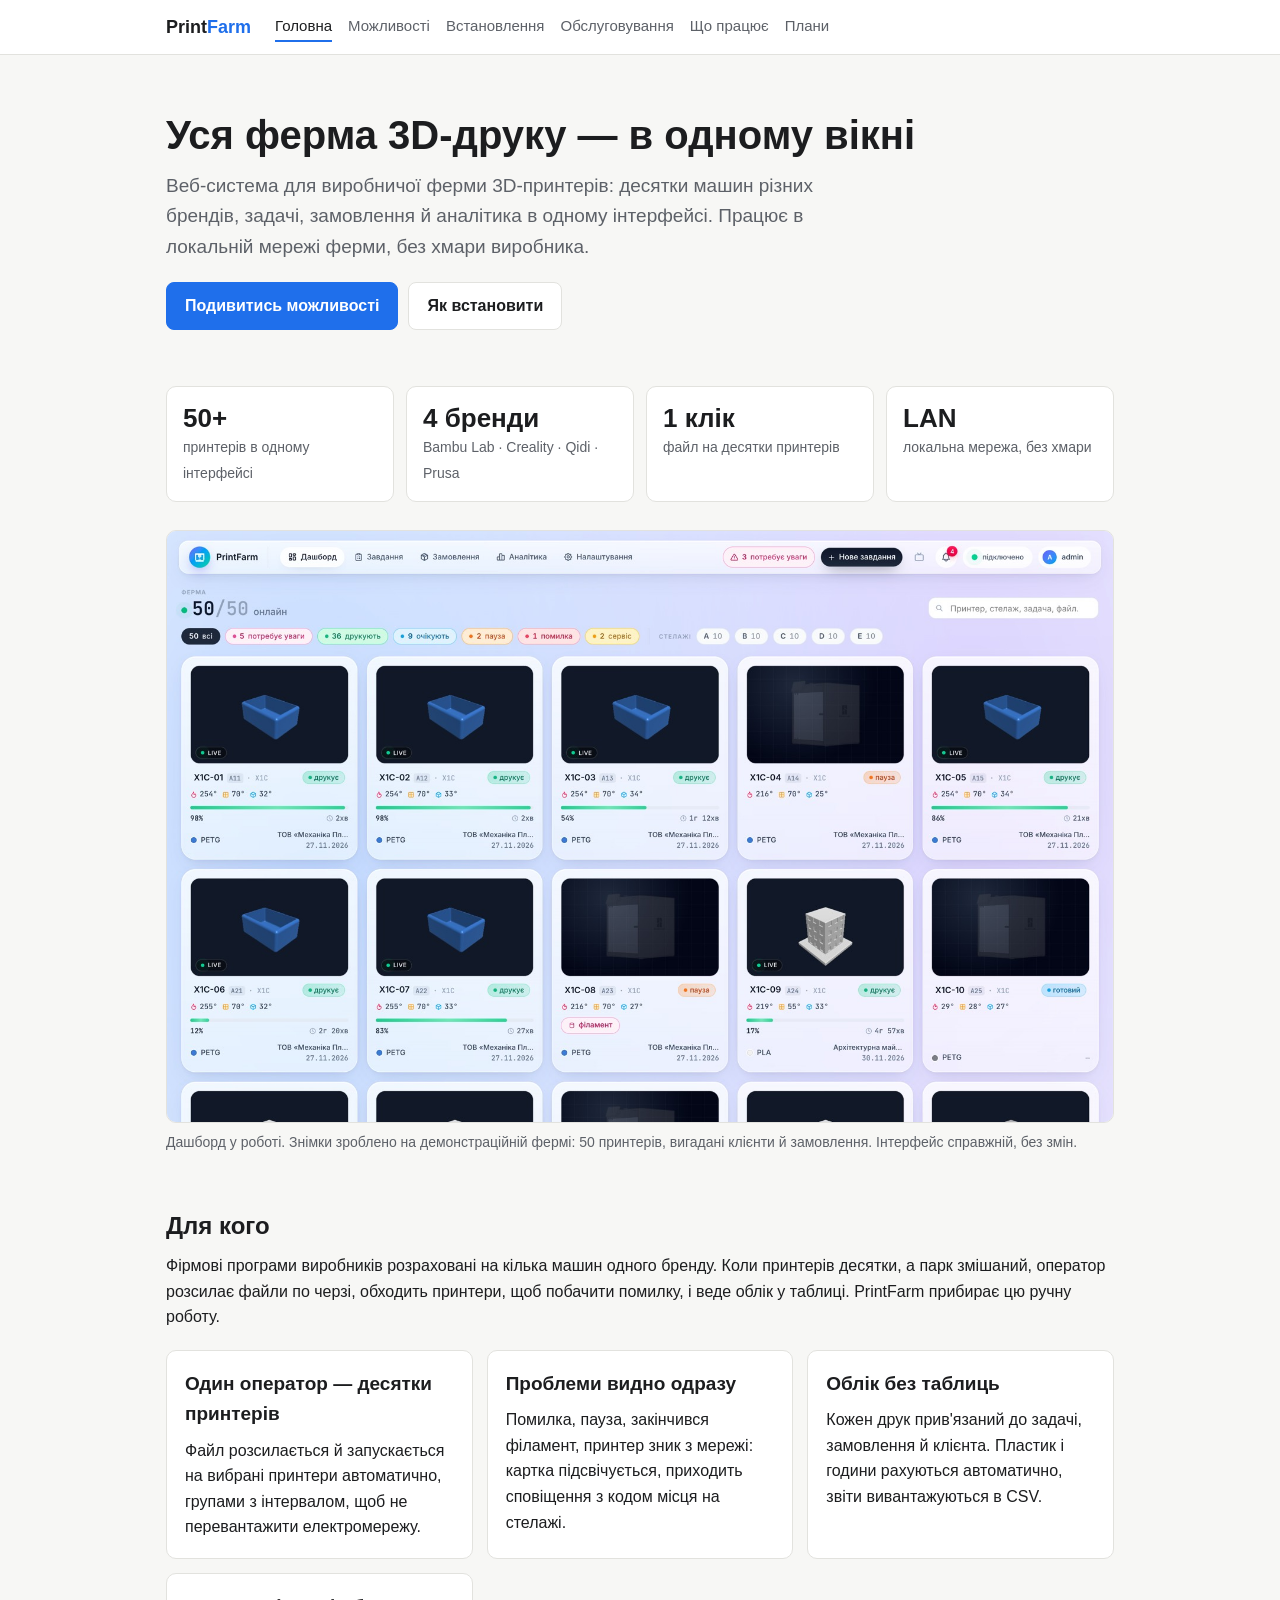
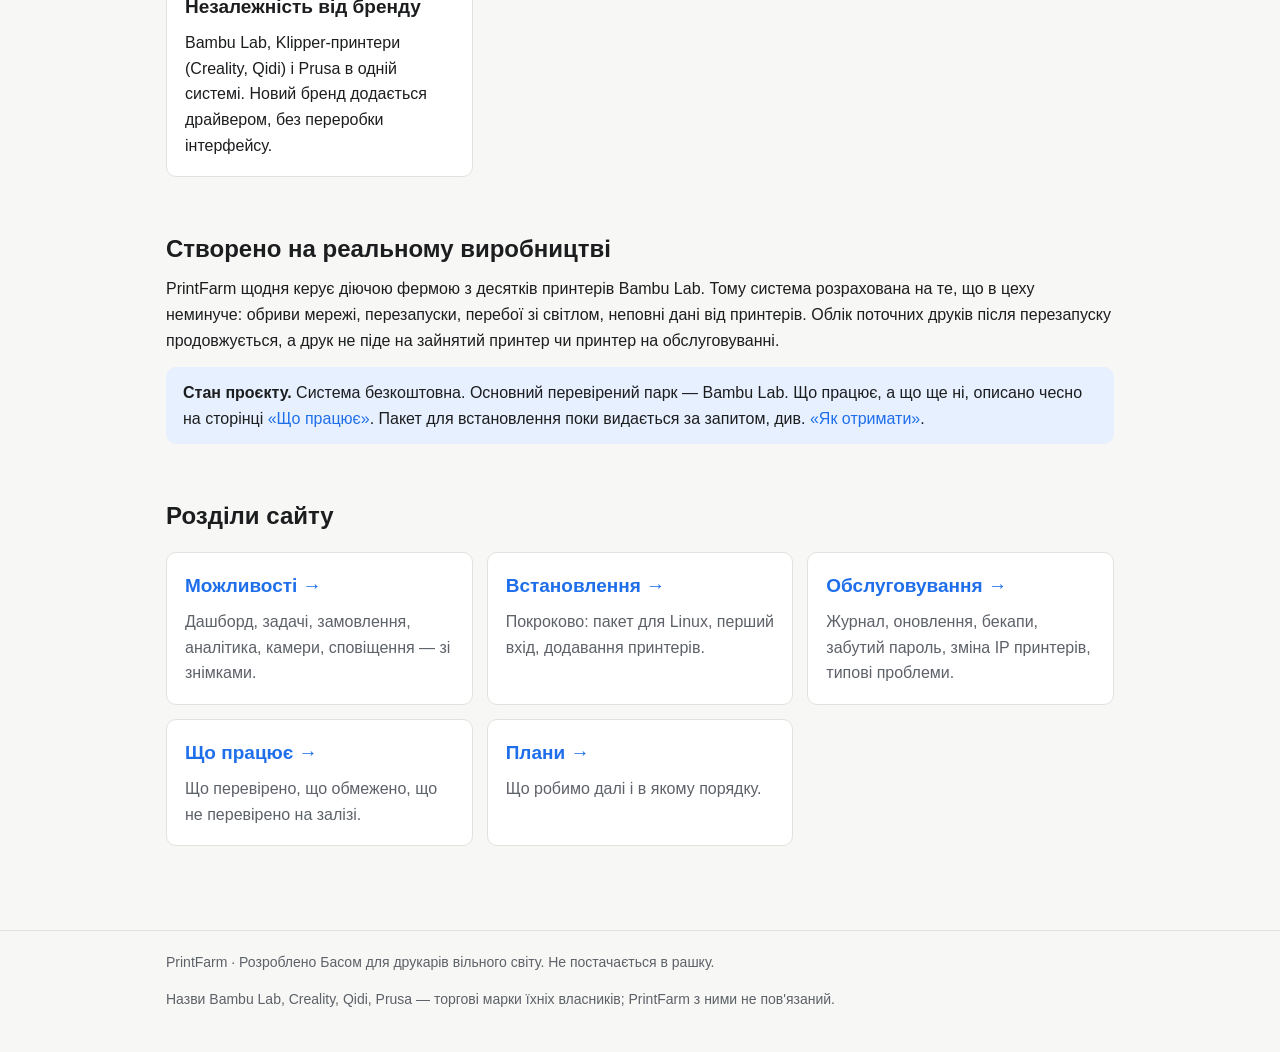
==== index.html @ 460f61df "Сайт PrintFarm: можливості, встановлення, обслуговування, стан, плани Статичні сторінки для GitHub P" ====
<!doctype html>
<html lang="uk">
<head>
<meta charset="utf-8">
<meta name="viewport" content="width=device-width, initial-scale=1">
<title>PrintFarm — керування фермою 3D-друку</title>
<meta name="description" content="Веб-система для керування фермою 3D-принтерів: десятки машин різних брендів, задачі, замовлення й аналітика в одному вікні, у локальній мережі без хмари.">
<link rel="stylesheet" href="style.css">
</head>
<body>
<header class="site-header"><div class="wrap">
  <a class="logo" href="index.html">Print<span>Farm</span></a>
  <nav class="nav">
    <a class="active" href="index.html">Головна</a>
    <a href="features.html">Можливості</a>
    <a href="install.html">Встановлення</a>
    <a href="maintenance.html">Обслуговування</a>
    <a href="status.html">Що працює</a>
    <a href="roadmap.html">Плани</a>
  </nav>
</div></header>

<main class="wrap">
  <section class="hero">
    <h1>Уся ферма 3D-друку — в одному вікні</h1>
    <p class="lead">Веб-система для виробничої ферми 3D-принтерів: десятки машин різних брендів, задачі,
      замовлення й аналітика в одному інтерфейсі. Працює в локальній мережі ферми, без хмари виробника.</p>
    <div class="buttons">
      <a class="btn primary" href="features.html">Подивитись можливості</a>
      <a class="btn" href="install.html">Як встановити</a>
    </div>
  </section>

  <div class="stats">
    <div class="stat"><b>50+</b><span>принтерів в одному інтерфейсі</span></div>
    <div class="stat"><b>4 бренди</b><span>Bambu Lab · Creality · Qidi · Prusa</span></div>
    <div class="stat"><b>1 клік</b><span>файл на десятки принтерів</span></div>
    <div class="stat"><b>LAN</b><span>локальна мережа, без хмари</span></div>
  </div>

  <figure>
    <img src="img/02-dashbord.jpg" alt="Дашборд ферми: картки принтерів зі статусом, прогресом і температурами" width="1600" height="1000">
    <figcaption>Дашборд у роботі. Знімки зроблено на демонстраційній фермі: 50 принтерів, вигадані клієнти й
      замовлення. Інтерфейс справжній, без змін.</figcaption>
  </figure>

  <h2>Для кого</h2>
  <p>Фірмові програми виробників розраховані на кілька машин одного бренду. Коли принтерів десятки, а парк
    змішаний, оператор розсилає файли по черзі, обходить принтери, щоб побачити помилку, і веде облік у
    таблиці. PrintFarm прибирає цю ручну роботу.</p>

  <div class="cards">
    <div class="card"><h3>Один оператор — десятки принтерів</h3>
      <p>Файл розсилається й запускається на вибрані принтери автоматично, групами з інтервалом, щоб не
        перевантажити електромережу.</p></div>
    <div class="card"><h3>Проблеми видно одразу</h3>
      <p>Помилка, пауза, закінчився філамент, принтер зник з мережі: картка підсвічується, приходить
        сповіщення з кодом місця на стелажі.</p></div>
    <div class="card"><h3>Облік без таблиць</h3>
      <p>Кожен друк прив'язаний до задачі, замовлення й клієнта. Пластик і години рахуються автоматично,
        звіти вивантажуються в CSV.</p></div>
    <div class="card"><h3>Незалежність від бренду</h3>
      <p>Bambu Lab, Klipper-принтери (Creality, Qidi) і Prusa в одній системі. Новий бренд додається
        драйвером, без переробки інтерфейсу.</p></div>
  </div>

  <h2>Створено на реальному виробництві</h2>
  <p>PrintFarm щодня керує діючою фермою з десятків принтерів Bambu Lab. Тому система розрахована на те, що в
    цеху неминуче: обриви мережі, перезапуски, перебої зі світлом, неповні дані від принтерів. Облік поточних
    друків після перезапуску продовжується, а друк не піде на зайнятий принтер чи принтер на обслуговуванні.</p>

  <div class="note info">
    <p><b>Стан проєкту.</b> Система безкоштовна. Основний перевірений парк — Bambu Lab. Що працює, а що ще ні,
      описано чесно на сторінці <a href="status.html">«Що працює»</a>. Пакет для встановлення поки
      видається за запитом, див. <a href="install.html#get">«Як отримати»</a>.</p>
  </div>

  <h2>Розділи сайту</h2>
  <div class="cards">
    <a class="card" href="features.html"><h3>Можливості →</h3><p class="muted">Дашборд, задачі, замовлення, аналітика, камери, сповіщення — зі знімками.</p></a>
    <a class="card" href="install.html"><h3>Встановлення →</h3><p class="muted">Покроково: пакет для Linux, перший вхід, додавання принтерів.</p></a>
    <a class="card" href="maintenance.html"><h3>Обслуговування →</h3><p class="muted">Журнал, оновлення, бекапи, забутий пароль, зміна IP принтерів, типові проблеми.</p></a>
    <a class="card" href="status.html"><h3>Що працює →</h3><p class="muted">Що перевірено, що обмежено, що не перевірено на залізі.</p></a>
    <a class="card" href="roadmap.html"><h3>Плани →</h3><p class="muted">Що робимо далі і в якому порядку.</p></a>
  </div>
</main>

<footer class="site-footer"><div class="wrap">
  <p>PrintFarm · Розроблено Басом для друкарів вільного світу. Не постачається в рашку.</p>
  <p>Назви Bambu Lab, Creality, Qidi, Prusa — торгові марки їхніх власників; PrintFarm з ними не пов'язаний.</p>
</div></footer>
</body>
</html>
---- style.css ----
/* Спільні стилі сайту PrintFarm. Кольори — токенами, щоб темна тема змінювала лише їх. */
:root {
  --bg: #f7f7f5;
  --surface: #ffffff;
  --text: #1c1d1f;
  --muted: #5d6168;
  --border: #e2e2de;
  --accent: #1f6feb;
  --accent-soft: #e7f0fe;
  --ok: #1a7f37;
  --ok-soft: #e6f4ea;
  --warn: #9a6700;
  --warn-soft: #fff4d6;
  --bad: #b42318;
  --bad-soft: #fde8e6;
  --code-bg: #f0f0ed;
  --radius: 10px;
  --max: 980px;
}
@media (prefers-color-scheme: dark) {
  :root:not([data-theme="light"]) {
    --bg: #121315;
    --surface: #1a1c1f;
    --text: #e8e8e6;
    --muted: #a2a6ad;
    --border: #2d3035;
    --accent: #5b9cff;
    --accent-soft: #1a2a44;
    --ok: #4cc26b;
    --ok-soft: #15301d;
    --warn: #e0b341;
    --warn-soft: #352a0e;
    --bad: #f07167;
    --bad-soft: #3a1714;
    --code-bg: #23262a;
  }
}

* { box-sizing: border-box; }
html { -webkit-text-size-adjust: 100%; }
body {
  margin: 0;
  background: var(--bg);
  color: var(--text);
  font: 16px/1.6 -apple-system, BlinkMacSystemFont, "Segoe UI", Roboto, "Helvetica Neue", Arial, sans-serif;
}
a { color: var(--accent); text-decoration: none; }
a:hover { text-decoration: underline; }
img { max-width: 100%; height: auto; display: block; }

/* Шапка: логотип + навігація; на вузькому екрані навігація переноситься рядками */
.site-header {
  background: var(--surface);
  border-bottom: 1px solid var(--border);
  position: sticky; top: 0; z-index: 10;
}
.site-header .wrap { display: flex; flex-wrap: wrap; align-items: center; gap: 8px 24px; padding-top: 12px; padding-bottom: 12px; }
.logo { font-weight: 700; font-size: 18px; color: var(--text); }
.logo span { color: var(--accent); }
.nav { display: flex; flex-wrap: wrap; gap: 4px 16px; font-size: 15px; }
.nav a { color: var(--muted); padding: 2px 0; border-bottom: 2px solid transparent; }
.nav a:hover { color: var(--text); text-decoration: none; }
.nav a.active { color: var(--text); border-bottom-color: var(--accent); }

.wrap { max-width: var(--max); margin: 0 auto; padding-left: 16px; padding-right: 16px; }
main.wrap { padding-top: 32px; padding-bottom: 64px; }

h1 { font-size: 32px; line-height: 1.2; margin: 0 0 12px; }
h2 { font-size: 24px; line-height: 1.3; margin: 48px 0 12px; padding-top: 8px; }
h3 { font-size: 19px; margin: 28px 0 8px; }
p, ul, ol { margin: 0 0 14px; }
li { margin-bottom: 4px; }
.lead { font-size: 19px; color: var(--muted); max-width: 720px; }
.muted { color: var(--muted); }

/* Зміст сторінки — якорі на розділи */
.toc { background: var(--surface); border: 1px solid var(--border); border-radius: var(--radius); padding: 14px 18px; margin: 20px 0 8px; font-size: 15px; }
.toc strong { display: block; margin-bottom: 6px; }
.toc a { display: inline-block; margin: 0 14px 4px 0; }

/* Головна: перший екран і плитки */
.hero { padding: 24px 0 8px; }
.hero h1 { font-size: 40px; }
.stats { display: grid; grid-template-columns: repeat(auto-fit, minmax(170px, 1fr)); gap: 12px; margin: 28px 0; }
.stat { background: var(--surface); border: 1px solid var(--border); border-radius: var(--radius); padding: 16px; }
.stat b { display: block; font-size: 26px; line-height: 1.2; }
.stat span { color: var(--muted); font-size: 14px; }
.cards { display: grid; grid-template-columns: repeat(auto-fit, minmax(260px, 1fr)); gap: 14px; margin: 20px 0; }
.card { background: var(--surface); border: 1px solid var(--border); border-radius: var(--radius); padding: 18px; }
.card h3 { margin-top: 0; }
.card p:last-child { margin-bottom: 0; }
.buttons { display: flex; flex-wrap: wrap; gap: 10px; margin: 20px 0; }
.btn { display: inline-block; padding: 10px 18px; border-radius: 8px; border: 1px solid var(--border); background: var(--surface); color: var(--text); font-weight: 600; }
.btn:hover { text-decoration: none; border-color: var(--accent); }
.btn.primary { background: var(--accent); border-color: var(--accent); color: #fff; }

/* Знімки екрана з підписом */
figure { margin: 20px 0 24px; }
figure img { border: 1px solid var(--border); border-radius: var(--radius); }
figcaption { color: var(--muted); font-size: 14px; margin-top: 8px; }

/* Таблиці — у власному скролі, щоб не розпирати сторінку на телефоні */
.table { overflow-x: auto; margin: 12px 0 18px; border: 1px solid var(--border); border-radius: var(--radius); background: var(--surface); }
table { border-collapse: collapse; width: 100%; font-size: 15px; }
th, td { text-align: left; vertical-align: top; padding: 9px 12px; border-bottom: 1px solid var(--border); }
tr:last-child td { border-bottom: 0; }
th { font-weight: 600; background: var(--code-bg); }

code { font-family: ui-monospace, SFMono-Regular, Menlo, Consolas, monospace; font-size: 0.9em; background: var(--code-bg); padding: 1px 5px; border-radius: 4px; }
pre { background: var(--code-bg); border: 1px solid var(--border); border-radius: var(--radius); padding: 14px 16px; overflow-x: auto; margin: 10px 0 18px; }
pre code { background: none; padding: 0; font-size: 14px; line-height: 1.55; }

/* Плашки-позначки стану: працює / частково / не перевірено */
.note { border-radius: var(--radius); padding: 12px 16px; margin: 14px 0 18px; border: 1px solid var(--border); background: var(--surface); }
.note.info { background: var(--accent-soft); border-color: transparent; }
.note.warn { background: var(--warn-soft); border-color: transparent; }
.note p:last-child, .note ul:last-child { margin-bottom: 0; }
.tag { display: inline-block; font-size: 12.5px; font-weight: 600; padding: 1px 8px; border-radius: 999px; white-space: nowrap; }
.tag.ok { background: var(--ok-soft); color: var(--ok); }
.tag.warn { background: var(--warn-soft); color: var(--warn); }
.tag.bad { background: var(--bad-soft); color: var(--bad); }
.tag.next { background: var(--accent-soft); color: var(--accent); }

ol.steps > li { margin-bottom: 14px; }

.site-footer { border-top: 1px solid var(--border); color: var(--muted); font-size: 14px; }
.site-footer .wrap { padding-top: 20px; padding-bottom: 28px; }

/* Перехід за якорем: заголовок не ховається під закріпленою шапкою */
[id] { scroll-margin-top: 80px; }

@media (max-width: 600px) {
  /* На телефоні навігація займає два рядки — закріплена шапка з'їла б пів екрана */
  .site-header { position: static; }
  [id] { scroll-margin-top: 12px; }
  h1, .hero h1 { font-size: 28px; }
  h2 { font-size: 21px; }
  .lead { font-size: 17px; }
}
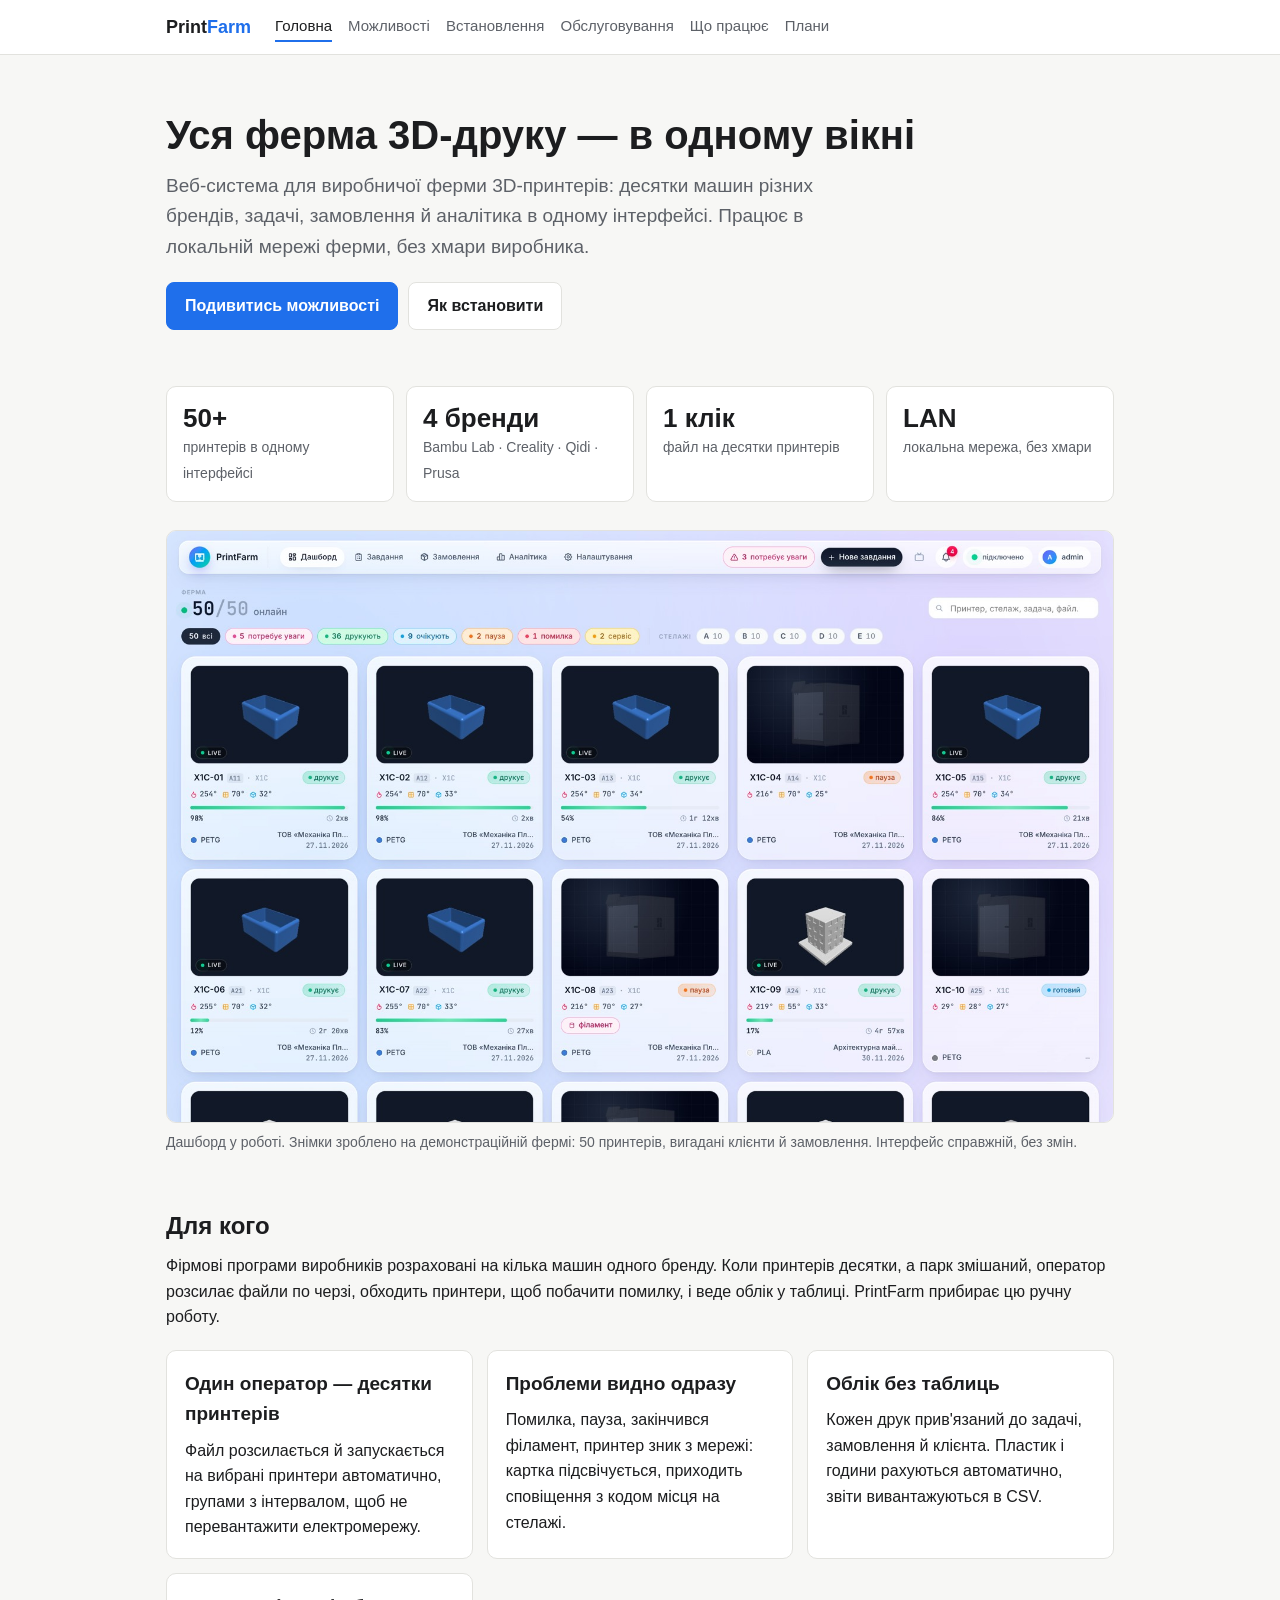
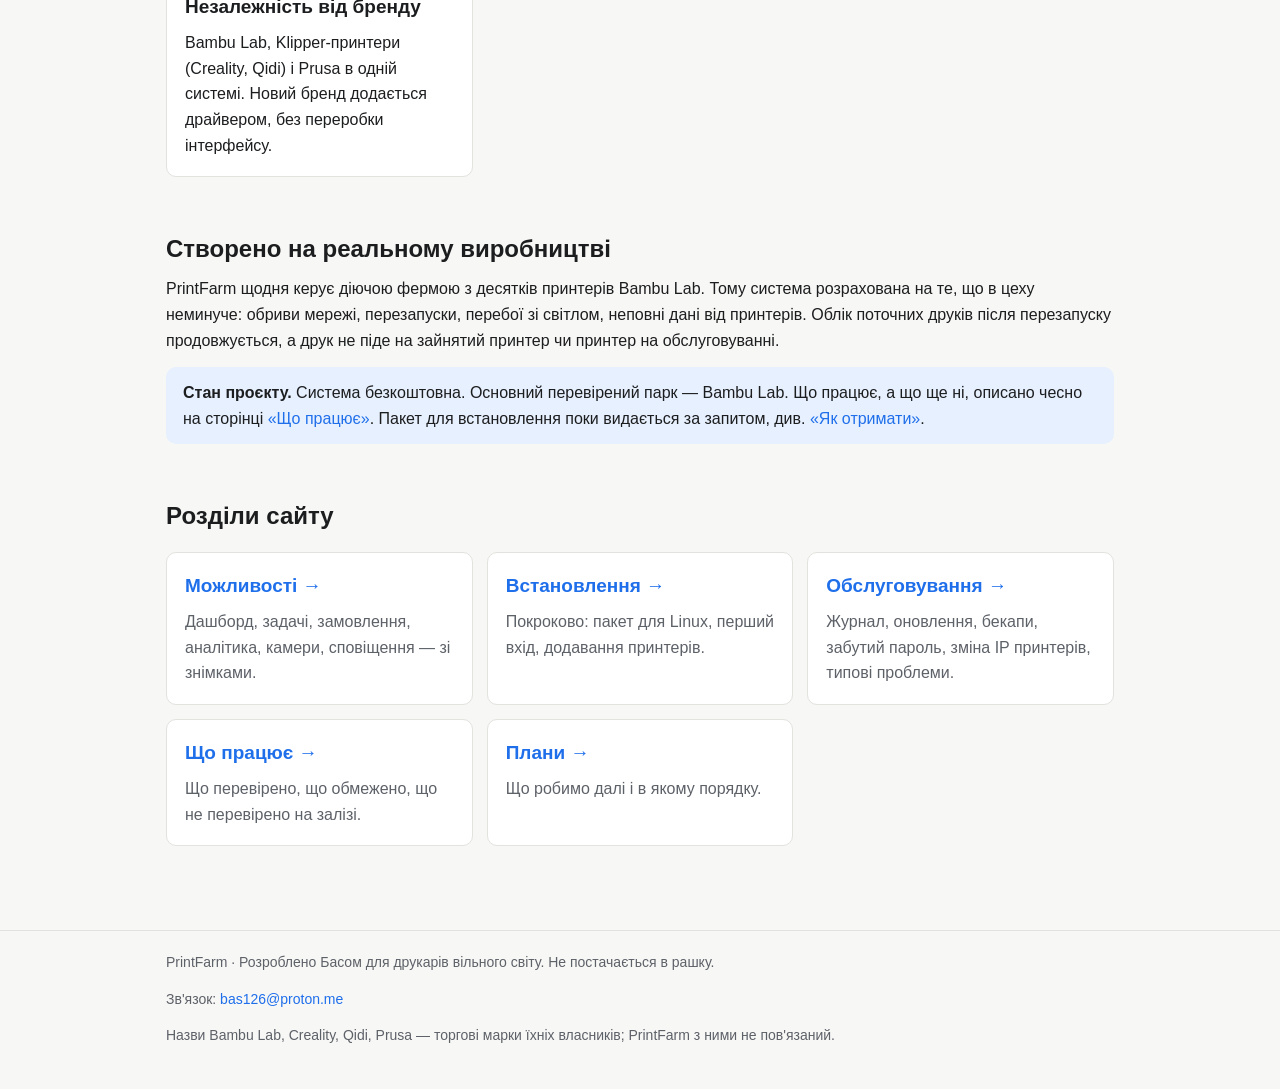
==== commit 0400e467: "Контакт: email на сайті" ====
--- a/index.html
+++ b/index.html
@@ -87,6 +87,7 @@
 
 <footer class="site-footer"><div class="wrap">
   <p>PrintFarm · Розроблено Басом для друкарів вільного світу. Не постачається в рашку.</p>
+  <p>Зв'язок: <a href="mailto:bas126@proton.me">bas126@proton.me</a></p>
   <p>Назви Bambu Lab, Creality, Qidi, Prusa — торгові марки їхніх власників; PrintFarm з ними не пов'язаний.</p>
 </div></footer>
 </body>
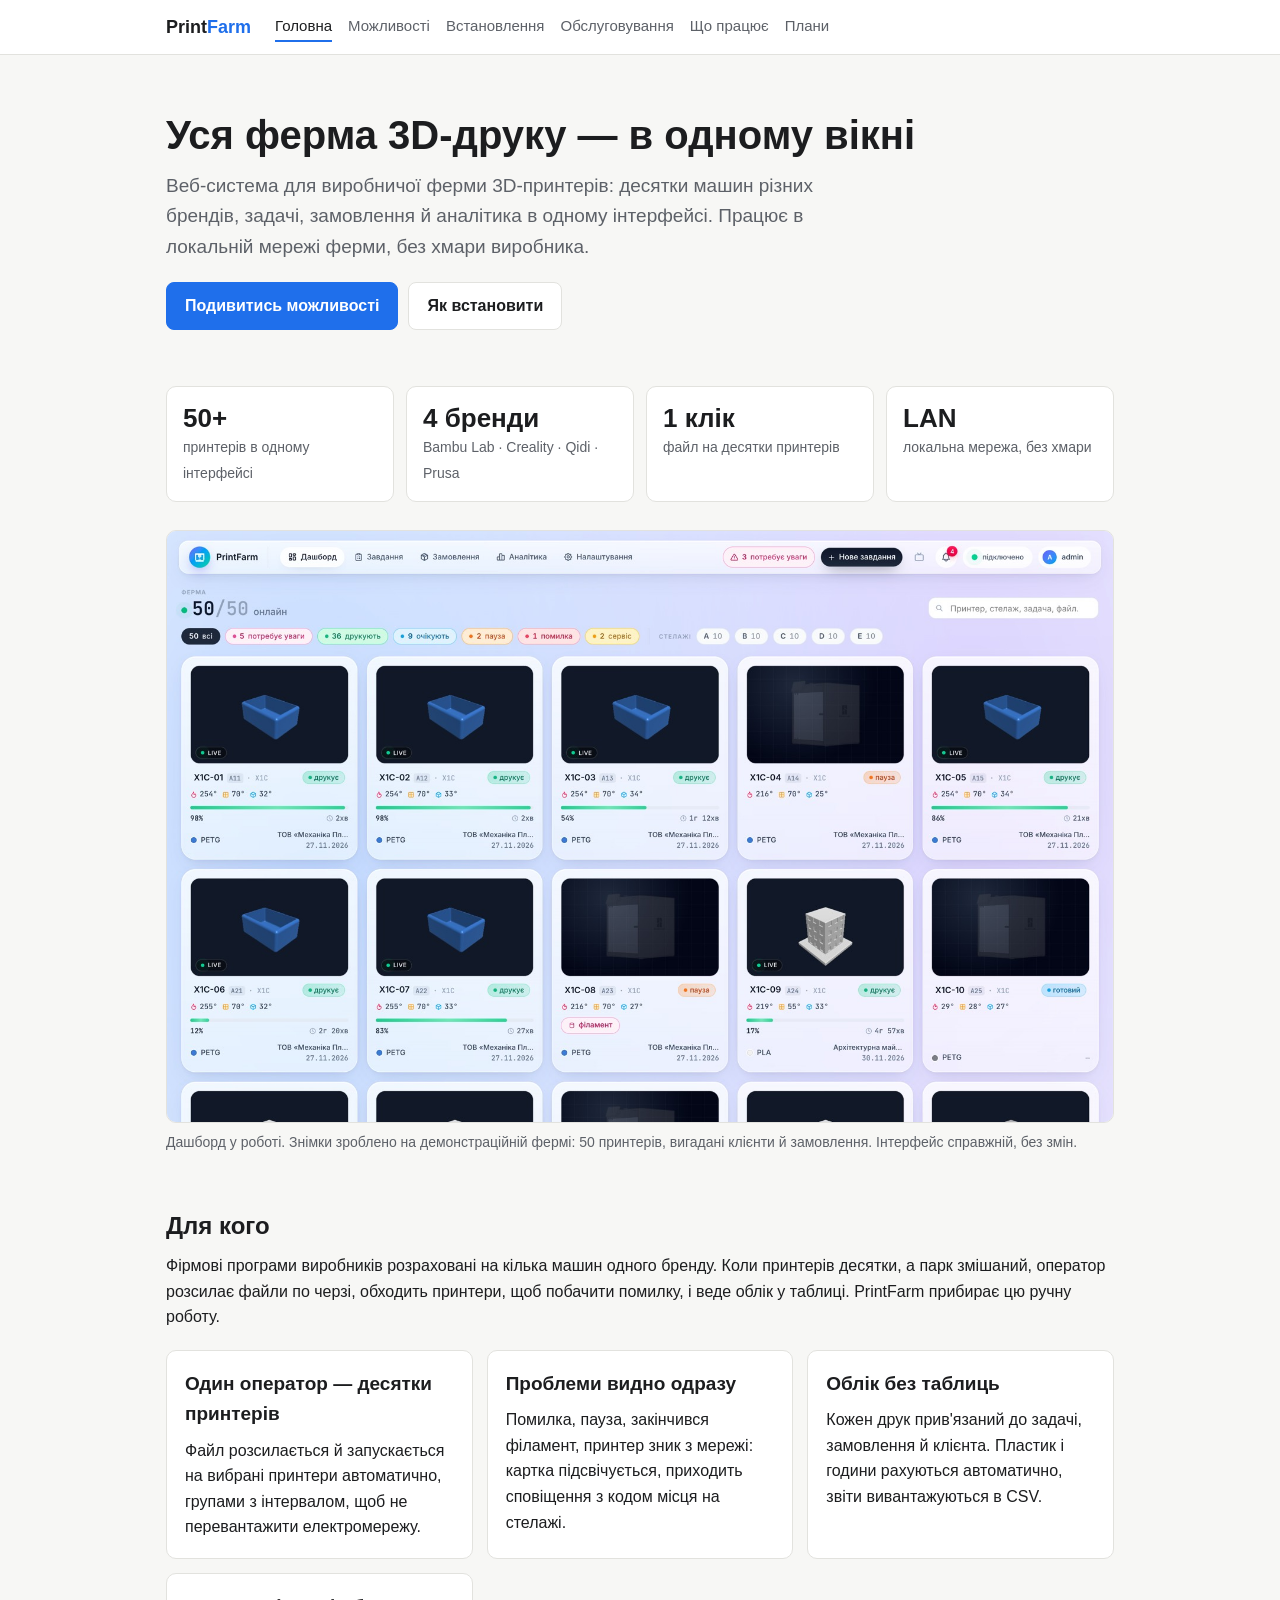
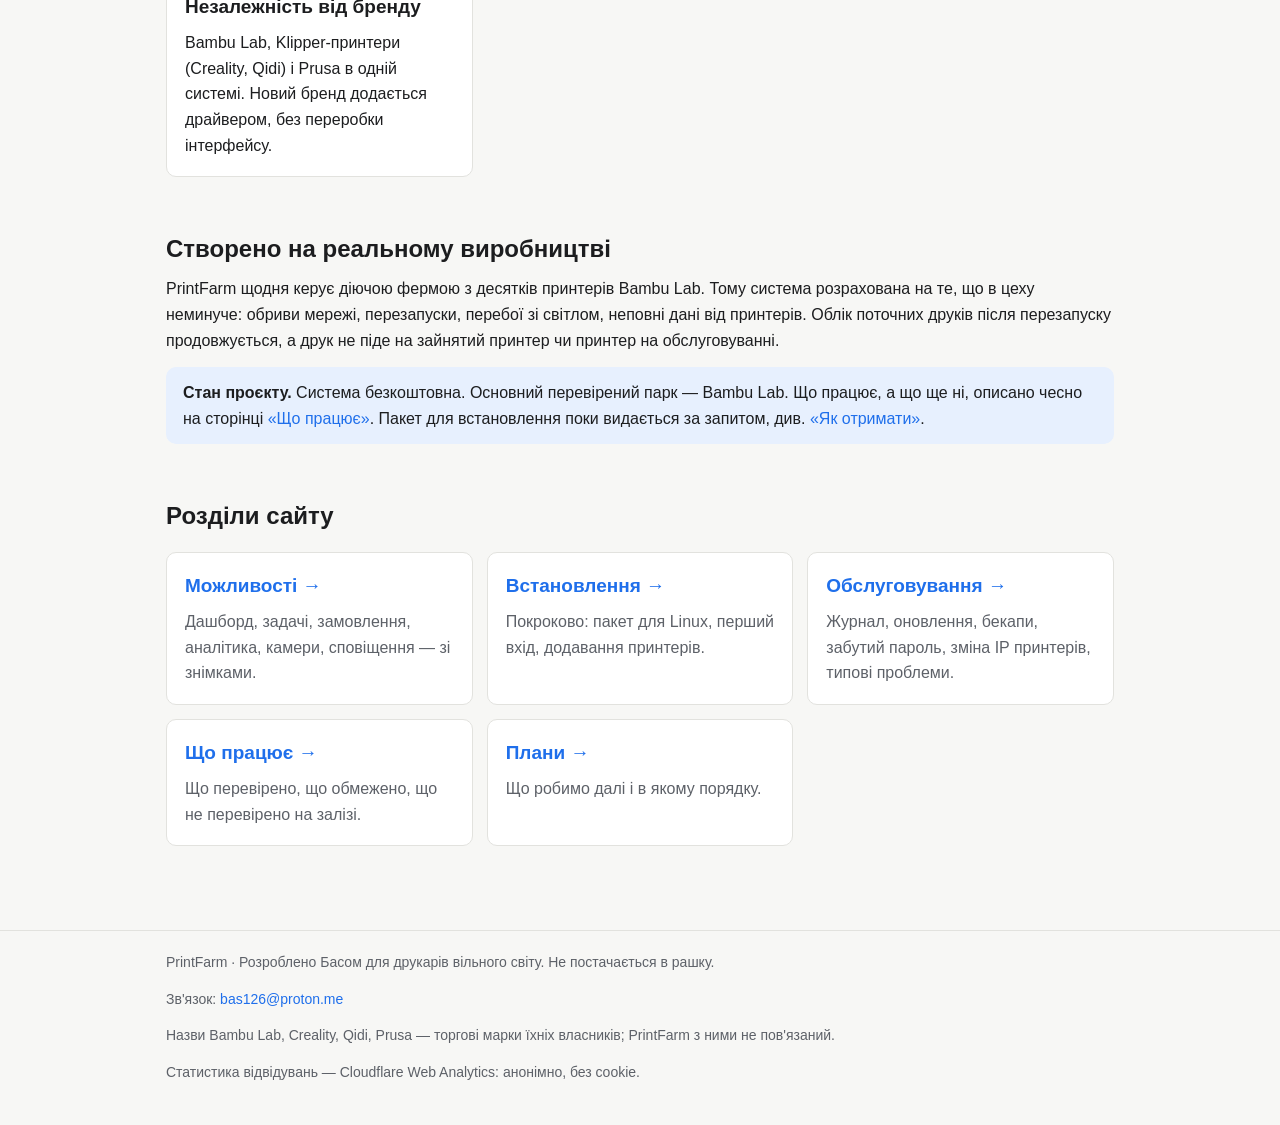
==== commit acd0f249: "Статистика відвідувань: Cloudflare Web Analytics (анонімно, без cookie) Co-Authored-By: Claude Opus " ====
--- a/index.html
+++ b/index.html
@@ -89,6 +89,8 @@
   <p>PrintFarm · Розроблено Басом для друкарів вільного світу. Не постачається в рашку.</p>
   <p>Зв'язок: <a href="mailto:bas126@proton.me">bas126@proton.me</a></p>
   <p>Назви Bambu Lab, Creality, Qidi, Prusa — торгові марки їхніх власників; PrintFarm з ними не пов'язаний.</p>
+  <p>Статистика відвідувань — Cloudflare Web Analytics: анонімно, без cookie.</p>
 </div></footer>
+<!-- Cloudflare Web Analytics --><script type='module' src='https://static.cloudflareinsights.com/beacon.min.js' data-cf-beacon='{"token": "cf195b41b394469f801812a8782b226f"}'></script><!-- End Cloudflare Web Analytics -->
 </body>
 </html>
